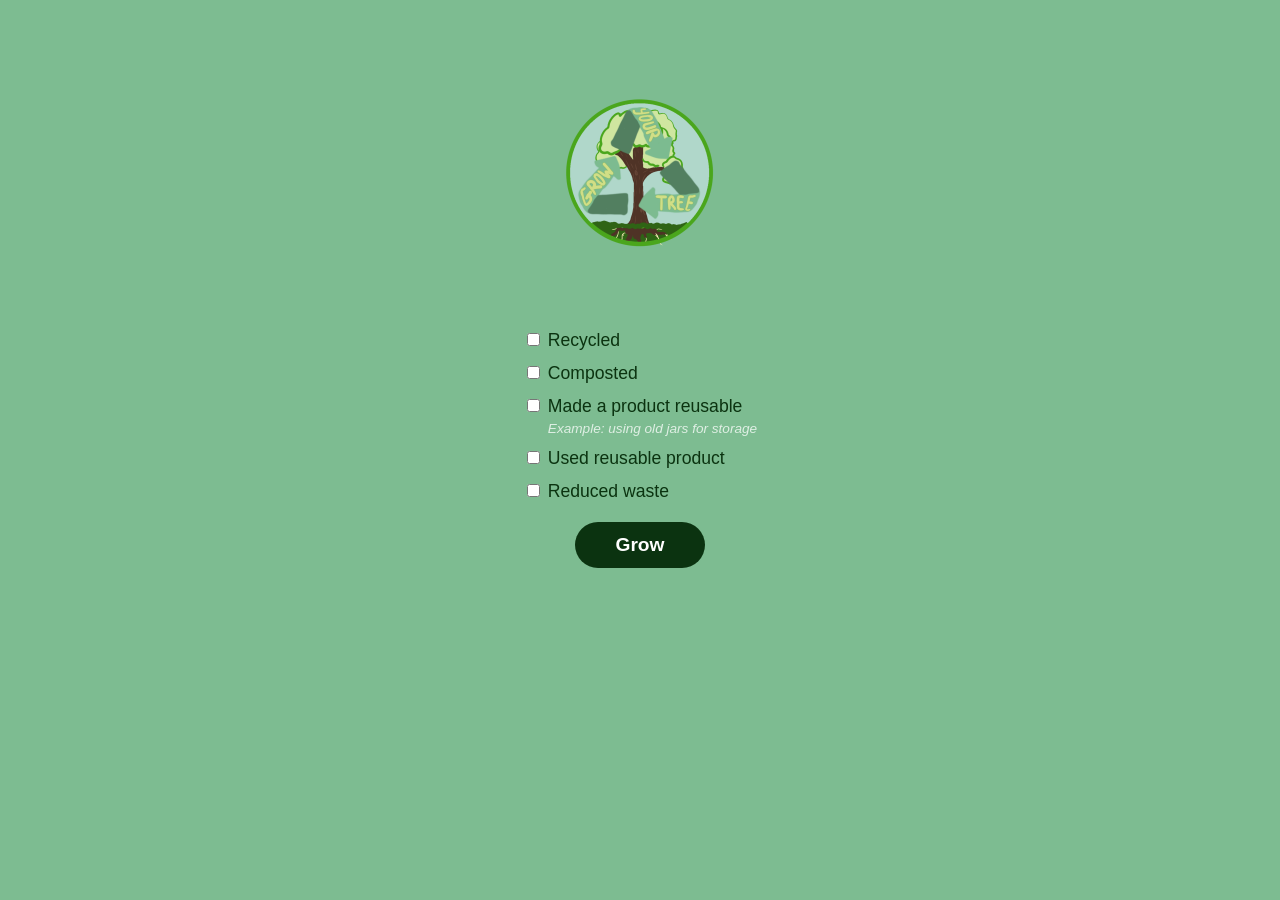
==== Page.html @ 94ba13db "added remote" ====
<!DOCTYPE html>
<html lang="en">
<head>
    <meta charset="UTF-8">
    <meta name="viewport" content="width=device-width, initial-scale=1.0">
    <title>Grow Your Tree</title>
    <link rel="stylesheet" href="style.css">
</head>
<body>

    <header class="logo-container">
        <img src="trees/Logo.png" alt="GrowYourTree Logo" class="logo">
    </header>

<main class="app-content">
    <div class="checkbox-group">
        <label><input type="checkbox"> Recycled</label>
        <label><input type="checkbox"> Composted</label>

        <div class="input-item">
        <label><input type="checkbox"> Made a product reusable</label>
        <span class="hint-text">Example: using old jars for storage</span>
    </div>
    
        <label><input type="checkbox"> Used reusable product</label>
        <label><input type="checkbox"> Reduced waste</label>
    </div>

    <button type="submit" class="grow-btn">Grow</button>
</main>

</body>
</html>
---- style.css ----
body {
    margin: 0;
    padding: 0;
    background-color: #7DBC91;
    font-family: sans-serif; 
    min-height: 100vh;
}

.logo-container {
    display: flex;
    justify-content: center; 
    align-items: center;     
    padding: 40px 20px;     
}

.logo {
    max-width: 250px;        
    height: auto;
}

.app-content {
    display: flex;
    flex-direction: column;
    align-items: center; 
    gap: 20px;
}

.checkbox-group {
    display: flex;
    flex-direction: column;
    gap: 12px;
    font-size: 1.1rem;
    color: #0B3310;
}

.grow-btn {
    background-color: #0B3310;
    color: white;
    border: none;
    padding: 12px 40px;
    border-radius: 25px;
    font-size: 1.2rem;
    font-weight: bold;
    cursor: pointer;
    transition: transform 0.2s ease;
}

.grow-btn:active {
    transform: scale(0.95);
}

.hint-text {
    display: block; 
    color: #DFEFE4; 
    font-size: 0.85rem;
    margin-left: 25px;  
    margin-top: 4px;    
    font-style: italic;  
}


.input-item {
    display: flex;
    flex-direction: column;
}
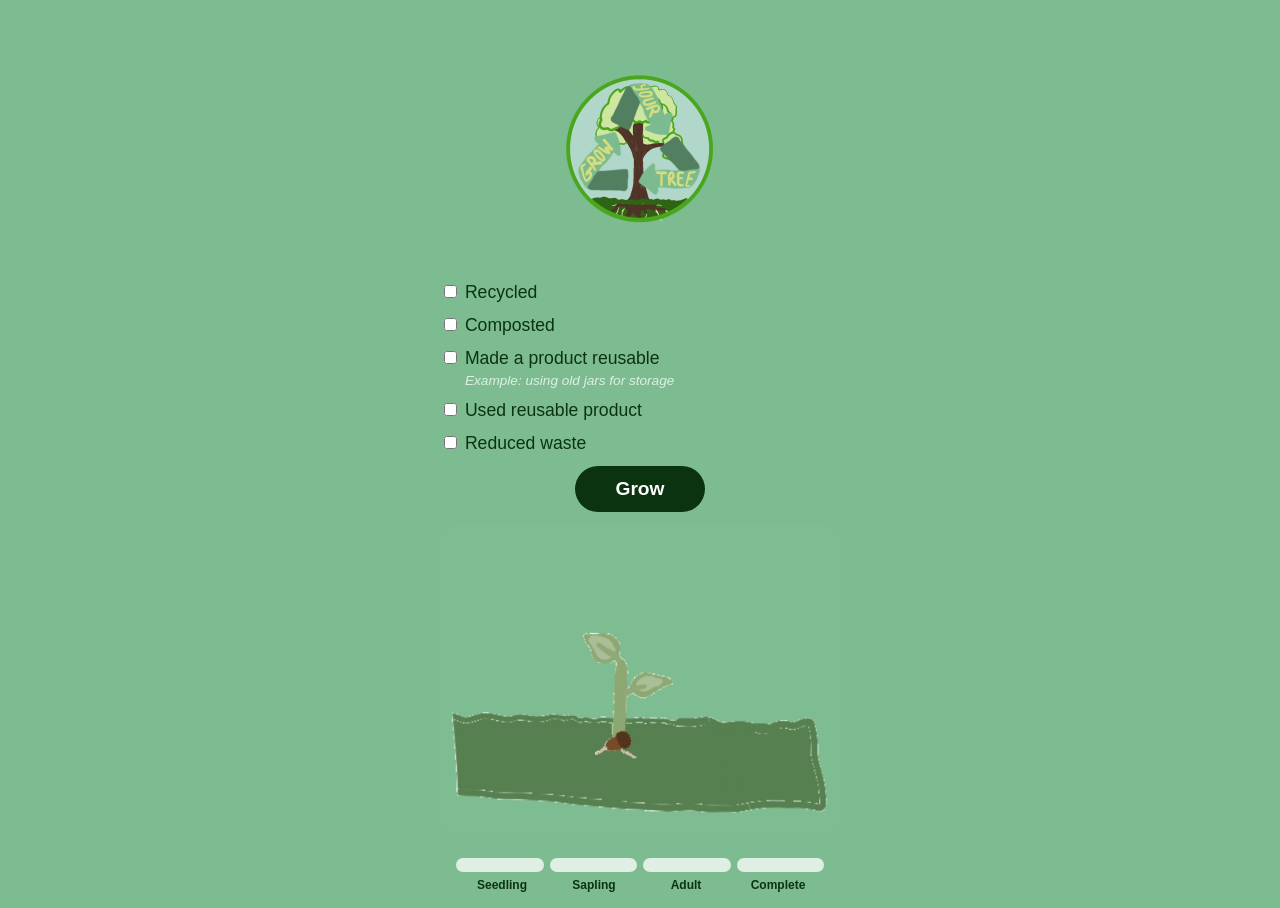
==== commit 9afedee0: "Add point-based video section with progress bar" ====
--- a/Page.html
+++ b/Page.html
@@ -26,8 +26,101 @@
         <label><input type="checkbox"> Reduced waste</label>
     </div>
 
-    <button type="submit" class="grow-btn">Grow</button>
+    <button type="submit" class="grow-btn" id="grow-btn">Grow</button>
+
+    <section class="video-section">
+        <img id="tree-img" src="trees/Sprout.jpg" alt="Your tree">
+        <video id="tree-video" src=""></video>
+    </section>
+
+    <section class="progress-section">
+        <div class="progress-bar">
+            <div class="progress-segment"><div class="progress-fill" id="prog-0"></div></div>
+            <div class="progress-segment"><div class="progress-fill" id="prog-1"></div></div>
+            <div class="progress-segment"><div class="progress-fill" id="prog-2"></div></div>
+            <div class="progress-segment"><div class="progress-fill" id="prog-3"></div></div>
+        </div>
+        <div class="progress-labels">
+            <span>Seedling</span>
+            <span>Sapling</span>
+            <span>Adult</span>
+            <span>Complete</span>
+        </div>
+    </section>
 </main>
+
+<script>
+    const stages = [
+        { minPts: 0,  video: null,                        image: 'trees/Sprout.jpg' },
+        { minPts: 5,  video: 'trees/SproutToSeedling.mp4', image: 'trees/Seedling.jpg' },
+        { minPts: 10,  video: 'trees/SeedlingToSapling.mp4', image: 'trees/Sapling.jpg' },
+        { minPts: 15,  video: 'trees/SaplingToAdult.mp4',  image: 'trees/AdultTree.jpg' },
+        { minPts: 20, video: 'trees/AdultToSprout.mp4',   image: 'trees/Sprout.jpg' }
+    ];
+
+    function getStage(pts) {
+        let stage = stages[0];
+        for (const s of stages) {
+            if (pts >= s.minPts) stage = s;
+        }
+        return stage;
+    }
+
+    const img   = document.getElementById('tree-img');
+    const video = document.getElementById('tree-video');
+
+    function showImage(src) {
+        video.pause();
+        video.style.display = 'none';
+        img.src = src;
+        img.style.display = 'block';
+    }
+
+    function updateProgress(pts) {
+        for (let i = 0; i < 4; i++) {
+            const fill = Math.max(0, Math.min(1, (pts - i * 5) / 5));
+            document.getElementById('prog-' + i).style.width = (fill * 100) + '%';
+        }
+    }
+
+    // Restore saved state on load
+    const savedPts = parseInt(localStorage.getItem('treePoints') || '0', 10);
+    showImage(getStage(savedPts).image);
+    updateProgress(savedPts);
+
+    video.addEventListener('ended', function () {
+        const pts = parseInt(localStorage.getItem('treePoints') || '0', 10);
+        if (pts >= 20) {
+            localStorage.setItem('treePoints', '0');
+            updateProgress(0);
+        }
+        showImage(getStage(parseInt(localStorage.getItem('treePoints') || '0', 10)).image);
+    });
+
+    document.getElementById('grow-btn').addEventListener('click', function () {
+        const checkboxes = document.querySelectorAll('.checkbox-group input[type="checkbox"]');
+        let earned = 0;
+        checkboxes.forEach(cb => { if (cb.checked) earned++; });
+        checkboxes.forEach(cb => { cb.checked = false; });
+
+        const prev = parseInt(localStorage.getItem('treePoints') || '0', 10);
+        const total = prev + earned;
+        localStorage.setItem('treePoints', total);
+        updateProgress(total);
+
+        const prevStage = getStage(prev);
+        const stage = getStage(total);
+        if (stage.video && stage.minPts !== prevStage.minPts) {
+            img.style.display = 'none';
+            video.src = stage.video;
+            video.style.display = 'block';
+            video.load();
+            video.play();
+        } else {
+            showImage(stage.image);
+        }
+    });
+</script>
 
 </body>
 </html>
--- a/style.css
+++ b/style.css
@@ -1,3 +1,7 @@
+*, *::before, *::after {
+    box-sizing: border-box;
+}
+
 body {
     margin: 0;
     padding: 0;
@@ -10,10 +14,11 @@
     display: flex;
     justify-content: center; 
     align-items: center;     
-    padding: 40px 20px;     
+    padding: 16px 20px;     
 }
 
 .logo {
+    width: 100%;
     max-width: 250px;        
     height: auto;
 }
@@ -22,15 +27,19 @@
     display: flex;
     flex-direction: column;
     align-items: center; 
-    gap: 20px;
+    gap: 12px;
+    padding: 0 16px;
+    width: 100%;
 }
 
 .checkbox-group {
     display: flex;
     flex-direction: column;
     gap: 12px;
-    font-size: 1.1rem;
+    font-size: clamp(0.95rem, 2.5vw, 1.1rem);
     color: #0B3310;
+    width: 100%;
+    max-width: 400px;
 }
 
 .grow-btn {
@@ -64,3 +73,65 @@
     flex-direction: column;
 }
 
+.video-section {
+    display: flex;
+    justify-content: center;
+    margin-top: 0;
+    padding-bottom: 8px;
+    width: 100%;
+    padding-left: 16px;
+    padding-right: 16px;
+}
+
+#tree-img,
+#tree-video {
+    width: 100%;
+    max-width: 400px;
+    border-radius: 16px;
+    display: block;
+}
+
+#tree-video {
+    display: none;
+}
+
+.progress-section {
+    width: 100%;
+    max-width: 400px;
+    padding: 0 16px 16px;
+}
+
+.progress-bar {
+    display: flex;
+    gap: 6px;
+    height: 14px;
+}
+
+.progress-segment {
+    flex: 1;
+    background-color: #DFEFE4;
+    border-radius: 8px;
+    overflow: hidden;
+}
+
+.progress-fill {
+    height: 100%;
+    width: 0%;
+    background-color: #0B3310;
+    border-radius: 8px;
+    transition: width 0.5s ease;
+}
+
+.progress-labels {
+    display: flex;
+    margin-top: 6px;
+}
+
+.progress-labels span {
+    flex: 1;
+    text-align: center;
+    font-size: 0.75rem;
+    color: #0B3310;
+    font-weight: bold;
+}
+
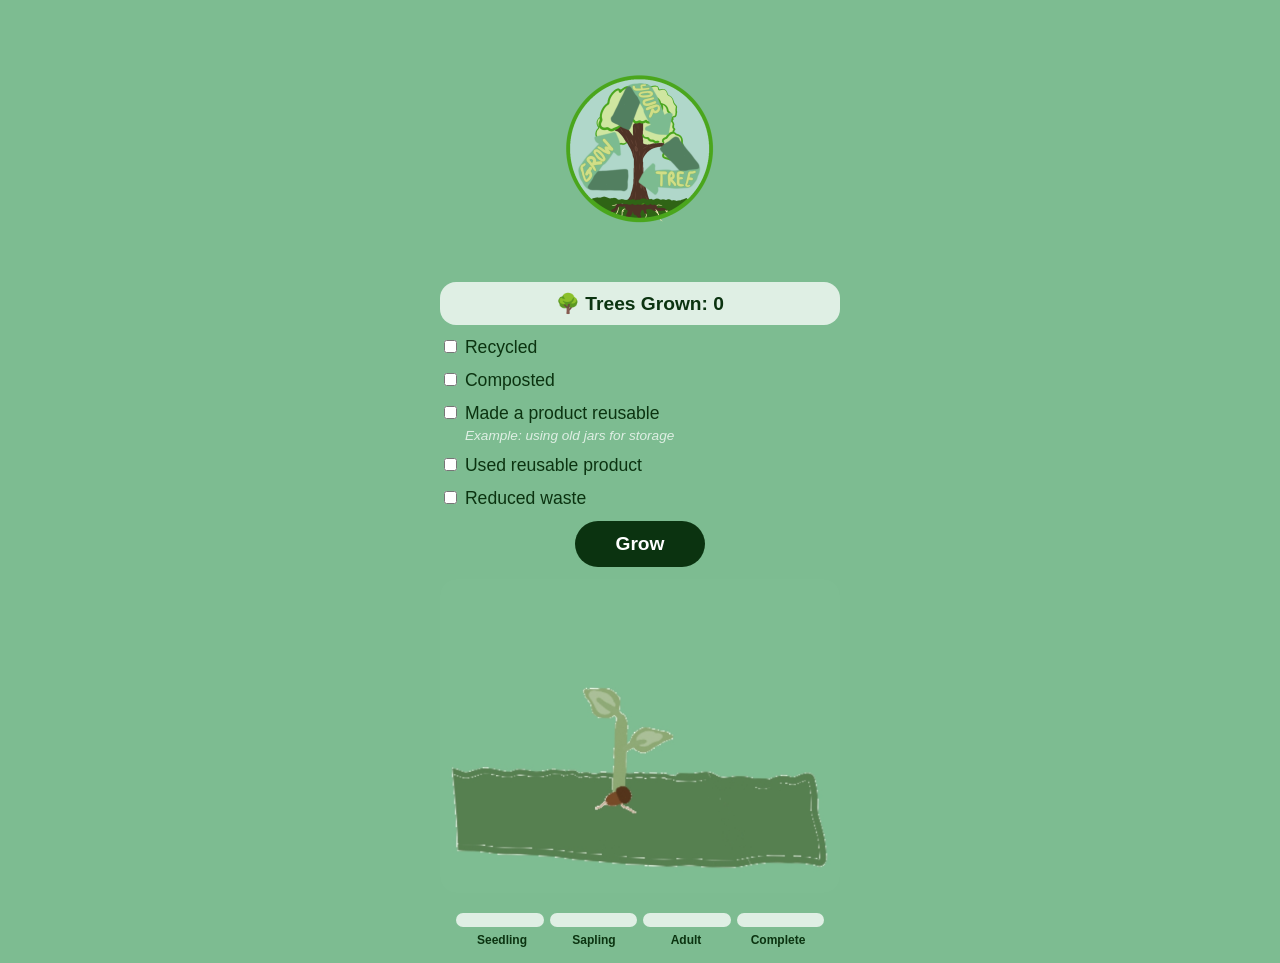
==== commit f4fb7288: "Add tree counter and forest display" ====
--- a/Page.html
+++ b/Page.html
@@ -13,6 +13,7 @@
     </header>
 
 <main class="app-content">
+    <div class="tree-counter" id="tree-counter">🌳 Trees Grown: <span id="trees-grown">0</span></div>
     <div class="checkbox-group">
         <label><input type="checkbox"> Recycled</label>
         <label><input type="checkbox"> Composted</label>
@@ -46,6 +47,11 @@
             <span>Adult</span>
             <span>Complete</span>
         </div>
+    </section>
+
+    <section class="forest-section" id="forest-section">
+        <h2 class="forest-title">Your Forest</h2>
+        <div class="forest" id="forest"></div>
     </section>
 </main>
 
@@ -83,16 +89,67 @@
         }
     }
 
+    function updateTreeCounter() {
+        document.getElementById('trees-grown').textContent =
+            localStorage.getItem('treesGrown') || '0';
+    }
+
+    // Seeded pseudo-random number generator (mulberry32)
+    function seededRandom(seed) {
+        return function () {
+            seed |= 0; seed = seed + 0x6D2B79F5 | 0;
+            let t = Math.imul(seed ^ seed >>> 15, 1 | seed);
+            t = t + Math.imul(t ^ t >>> 7, 61 | t) ^ t;
+            return ((t ^ t >>> 14) >>> 0) / 4294967296;
+        };
+    }
+
+    function renderForest() {
+        const count = parseInt(localStorage.getItem('treesGrown') || '0', 10);
+        const section = document.getElementById('forest-section');
+        const container = document.getElementById('forest');
+        container.innerHTML = '';
+
+        if (count === 0) {
+            section.style.display = 'none';
+            return;
+        }
+        section.style.display = 'block';
+
+        for (let i = 0; i < count; i++) {
+            const rand = seededRandom(i * 9973 + 42);
+            const size = 45 + rand() * 30;            // 45–75px
+            const left = (i / Math.max(count, 1)) * 85 + rand() * 10; // spread across width
+            const bottom = rand() * 30 + (55 - size) * 0.8; // smaller trees higher up
+
+            const tree = document.createElement('img');
+            tree.src = 'trees/AdultTree.jpg';
+            tree.className = 'forest-tree';
+            tree.alt = 'Grown tree ' + (i + 1);
+            tree.style.width = size + 'px';
+            tree.style.left = left + '%';
+            tree.style.bottom = bottom + 'px';
+            tree.style.zIndex = Math.round(size); // bigger trees in front
+            container.appendChild(tree);
+        }
+    }
+
     // Restore saved state on load
     const savedPts = parseInt(localStorage.getItem('treePoints') || '0', 10);
     showImage(getStage(savedPts).image);
     updateProgress(savedPts);
+    updateTreeCounter();
+    renderForest();
 
     video.addEventListener('ended', function () {
         const pts = parseInt(localStorage.getItem('treePoints') || '0', 10);
         if (pts >= 20) {
+            const grown = parseInt(localStorage.getItem('treesGrown') || '0', 10) + 1;
+            localStorage.setItem('treesGrown', grown);
             localStorage.setItem('treePoints', '0');
             updateProgress(0);
+            updateTreeCounter();
+            renderForest();
         }
         showImage(getStage(parseInt(localStorage.getItem('treePoints') || '0', 10)).image);
     });
--- a/style.css
+++ b/style.css
@@ -30,6 +30,18 @@
     gap: 12px;
     padding: 0 16px;
     width: 100%;
+}
+
+.tree-counter {
+    font-size: 1.2rem;
+    font-weight: bold;
+    color: #0B3310;
+    background-color: #DFEFE4;
+    padding: 10px 24px;
+    border-radius: 16px;
+    text-align: center;
+    width: 100%;
+    max-width: 400px;
 }
 
 .checkbox-group {
@@ -135,3 +147,32 @@
     font-weight: bold;
 }
 
+.forest-section {
+    width: 100%;
+    max-width: 400px;
+    padding: 0 16px 24px;
+    display: none;
+}
+
+.forest-title {
+    font-size: 1rem;
+    color: #0B3310;
+    text-align: center;
+    margin: 0 0 8px;
+}
+
+.forest {
+    position: relative;
+    width: 100%;
+    height: 200px;
+    background-color: #7DBC91;
+    border-radius: 16px;
+    overflow: hidden;
+}
+
+.forest-tree {
+    position: absolute;
+    border-radius: 6px;
+    object-fit: cover;
+}
+
